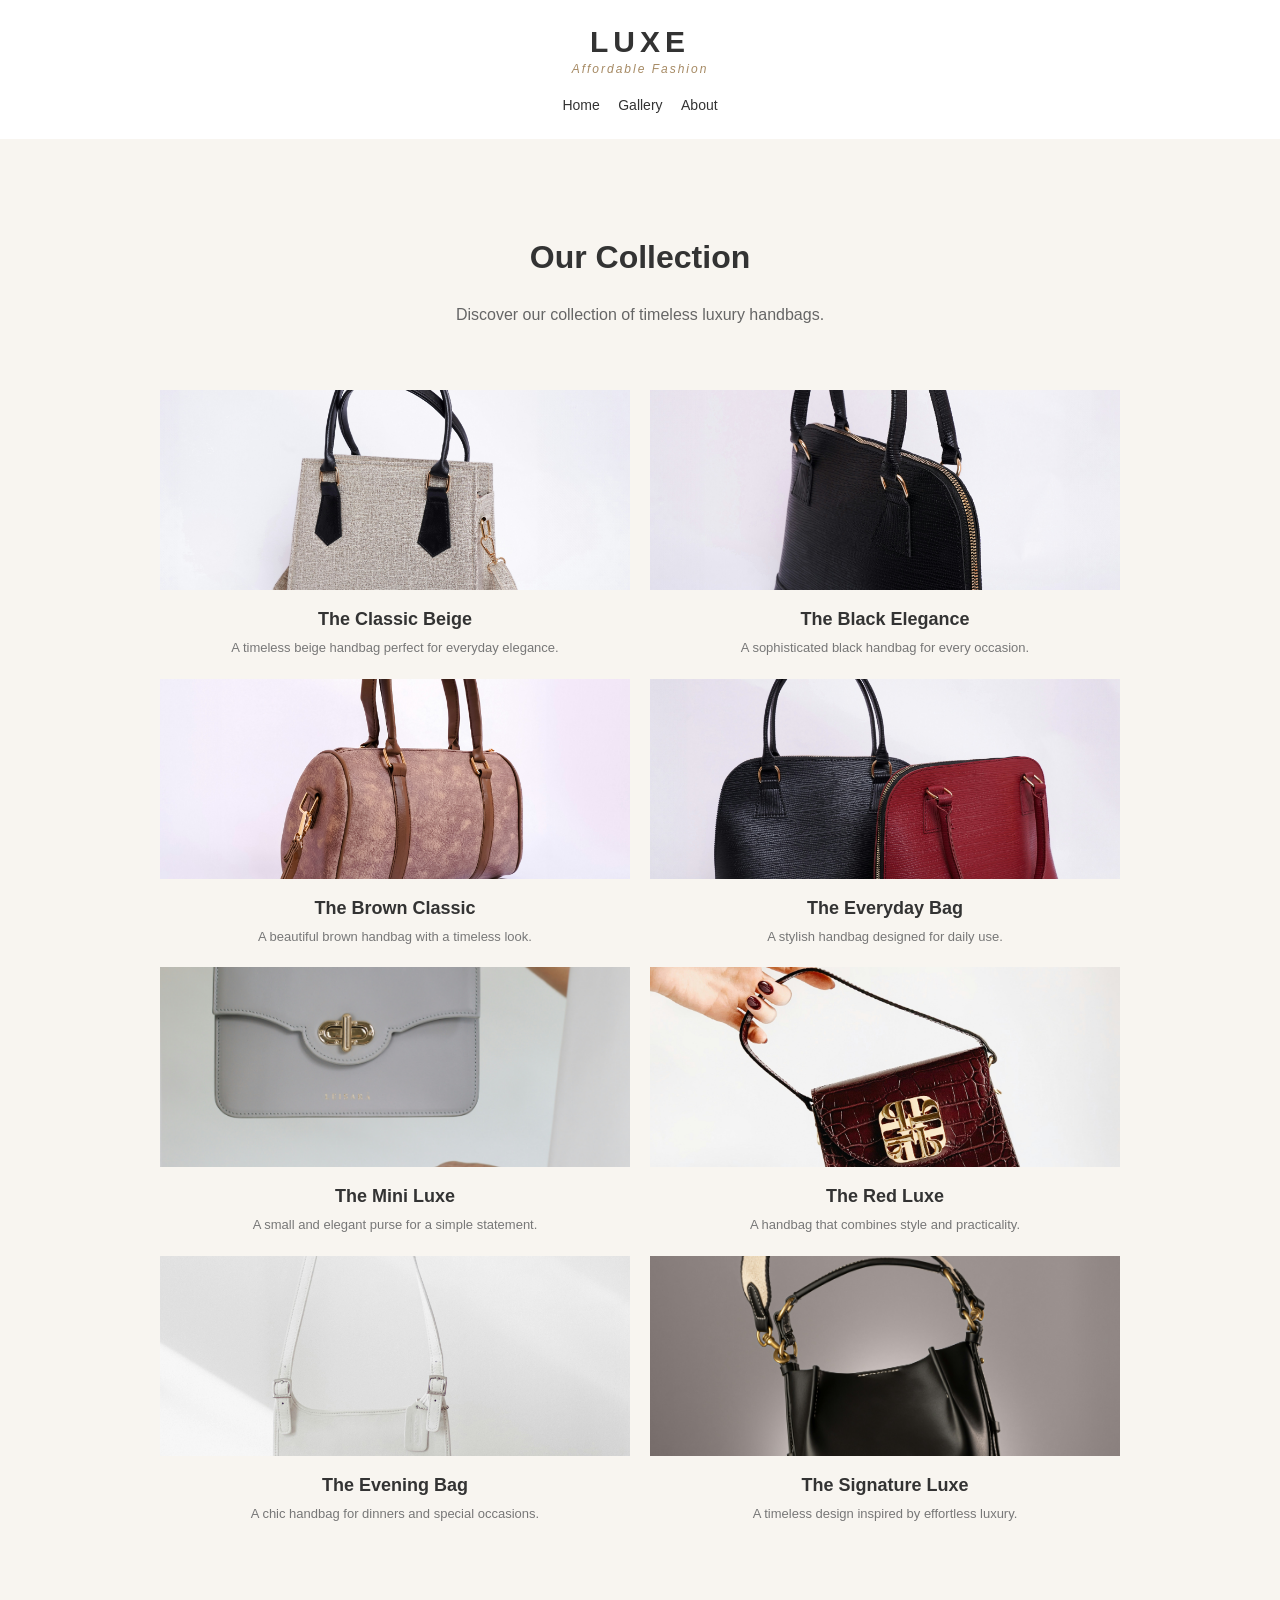
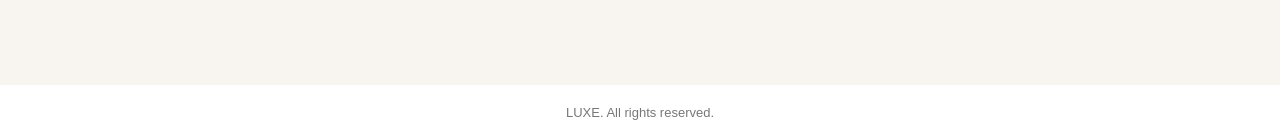
==== gallery.html @ 0ff853d3 "Initial commit" ====
<!DOCTYPE html>
<html lang="en">
<head>
    <meta charset="UTF-8">
    <meta name="viewport" content="width=device-width, initial-scale=1.0">
    <title>LUXE | Collection</title>
    <link rel="stylesheet" href="css/style.css">
    <script src="js/script.js" defer></script>
</head>

<body>

    <header>
       <div class="brand">
    <h1 class="logo">LUXE</h1>
    <p class="tagline">Affordable Fashion</p>
</div>

        <nav>
            <a href="index.html">Home</a>
            <a href="gallery.html">Gallery</a>
            <a href="about.html">About</a>
        </nav>
    </header>

    <main class="simple-page">

        <h2>Our Collection</h2>

        <p>Discover our collection of timeless luxury handbags.</p>

        <section class="collection-images">

            <div class="bag">
                <img src="images/handbag3.jpg" alt="handbag">
                <h3>The Classic Beige</h3>
                <p>A timeless beige handbag perfect for everyday elegance.</p>
            </div>

            <div class="bag">
                <img src="images/handbag4.jpg" alt=" handbag">
                <h3>The Black Elegance</h3>
                <p>A sophisticated black handbag for every occasion.</p>
            </div>

            <div class="bag">
                <img src="images/handbag5.jpg" alt=" handbag">
                <h3>The Brown Classic</h3>
                <p>A beautiful brown handbag with a timeless look.</p>
            </div>


            <div class="bag">
                <img src="images/handbag6.jpg" alt="handbag">
                <h3>The Everyday Bag</h3>
                <p>A stylish handbag designed for daily use.</p>
            </div>

            <div class="bag">
                <img src="images/handbag7.jpg" alt="handbag">
                <h3>The Mini Luxe</h3>
                <p>A small and elegant purse for a simple statement.</p>
            </div>

            <div class="bag">
                <img src="images/handbag8.jpg" alt="handbag">
                <h3>The Red Luxe</h3>
                <p>A handbag that combines style and practicality.</p>
            </div>

            <div class="bag">
                <img src="images/handbag9.jpg" alt="handbag">
                <h3>The Evening Bag</h3>
                <p>A chic handbag for dinners and special occasions.</p>
            </div>

            <div class="bag">
                <img src="images/handbag10.jpg" alt="handbag">
                <h3>The Signature Luxe</h3>
                <p>A timeless design inspired by effortless luxury.</p>
            </div>

        </section>

    </main>

    <footer>
       LUXE. All rights reserved.</p>
    </footer>

</body>
</html>
---- css/style.css ----
* {
    margin: 0;
    padding: 0;
    box-sizing: border-box;
}

body {
    font-family: Helvetica Arial, sans-serif;
    background-color: #f8f5f0;
    color: #333;
}

header {
    background-color: white;
    padding: 25px;
    display: flex;
    justify-content: space-between;
    align-items: center;
}

.logo {
    font-size: 30px;
    letter-spacing: 5px;
}

nav a {
    text-decoration: none;
    color: #333;
    margin-left: 20px;
    font-size: 14px;
}

nav a:hover {
    color: #a68a64;
}


.welcome {
    text-align: center;
    padding: 65px 20px 35px;
}

.welcome h2 {
    font-size: 32px;
    margin-bottom: 15px;
}

.welcome p {
    margin-bottom: 25px;
    color: #666;
}

.button {
    background-color: #333;
    color: white;
    padding: 12px 25px;
    text-decoration: none;
    display: inline-block;
}

.button:hover {
    background-color: #a68a64;
}



.home-images {
    display: flex;
    flex-direction: row;
    justify-content: center;
    align-items: center;
    gap: 20px;
    width: 100%;
    padding: 30px 20px 60px;
}

.home-images img {
    width: 45%;
    height: 400px;
    object-fit: cover;
}

.simple-page {
    text-align: center;
    padding: 100px 20px;
    min-height: 450px;
}

.simple-page h2 {
    font-size: 32px;
    margin-bottom: 25px;
}

.simple-page h3 {
    margin-top: 35px;
    margin-bottom: 10px;
}

.simple-page p {
    color: #666;
    line-height: 1.8;
}


footer {
    text-align: center;
    background-color: white;
    padding: 20px;
    font-size: 13px;
    color: #777;
}



    header {
        flex-direction: column;
        gap: 20px;
    }

    nav a {
        margin: 0 7px;
    }

    .home-images {
        flex-direction: column;
        align-items: center;
    }

    .home-images img {
        width: 90%;
        height: 300px;
    }

.collection-images {
    display: grid;
    grid-template-columns: repeat(3, 1fr);
    gap: 35px 25px;
    max-width: 1000px;
    margin: 40px auto;
    padding: 20px;
}

.bag {
    text-align: center;
}

.bag img {
    width: 100%;
    height: 300px;
    object-fit: cover;
}

.bag h3 {
    margin-top: 15px;
    margin-bottom: 8px;
    font-size: 18px;
}

.bag p {
    color: #777;
    font-size: 13px;
    line-height: 1.6;
}


 
    .collection-images {
        grid-template-columns: repeat(2, 1fr);
        gap: 20px;
    }

    .bag img {
        height: 200px;
    }
.brand {
    display: flex;
    flex-direction: column;
    align-items: center;
}

.logo {
    font-size: 30px;
    letter-spacing: 5px;
    margin: 0;
}

.tagline {
    font-size: 12px;
    font-style: italic;
    letter-spacing: 2px;
    color: #a68a64;
    margin-top: 3px;
}
.about-content img {
    width: 550px;
    height: 300px;
    object-fit: cover;}
    .location-section {
    text-align: center;
    padding: 50px 20px;
}

.location-section h2 {
    font-size: 28px;
    margin-bottom: 15px;
}

.location-section p {
    color: #777;
    margin-bottom: 25px;
}

.map-container {
    max-width: 850px;
    margin: 0 auto;
}

.map-container iframe {
    width: 100%;
    height: 350px;
    border: 0;
}

.accordion-section {
    max-width: 850px;
    margin: 50px auto;
    padding: 30px 20px;
    text-align: center;
}

.accordion-section h2 {
    font-size: 28px;
    margin-bottom: 12px;
}

.accordion-section > p {
    color: #777;
    margin-bottom: 30px;
}

.accordion-item {
    background-color: white;
    border: 1px solid #e5ddd2;
    margin-bottom: 15px;
    text-align: left;
}


.accordion-item summary {
    padding: 20px;
    cursor: pointer;
    font-size: 16px;
    font-weight: bold;
    color: #333;
    list-style: none;
}

.accordion-item summary::after {
    content: "+";
    float: right;
    color: #a68a64;
    font-size: 20px;
}

.accordion-item[open] summary::after {
    content: "−";
}

.accordion-item summary:hover {
    color: #a68a64;
}

.accordion-content {
    padding: 20px;
    border-top: 1px solid #eee;
}

.accordion-content p {
    color: #666;
    line-height: 1.8;
    margin-bottom: 15px;
}

.accordion-content iframe {
    width: 100%;
    border: none;
}

.accordion-content a {
    color: #a68a64;
    text-decoration: none;
}

.accordion-content h3 {
    margin-bottom: 15px;
}

/* MOBILE */

@media (max-width: 600px) {
    .accordion-section {
        padding: 20px 12px;
    }

    .accordion-content iframe {
        height: 250px;
    }
}
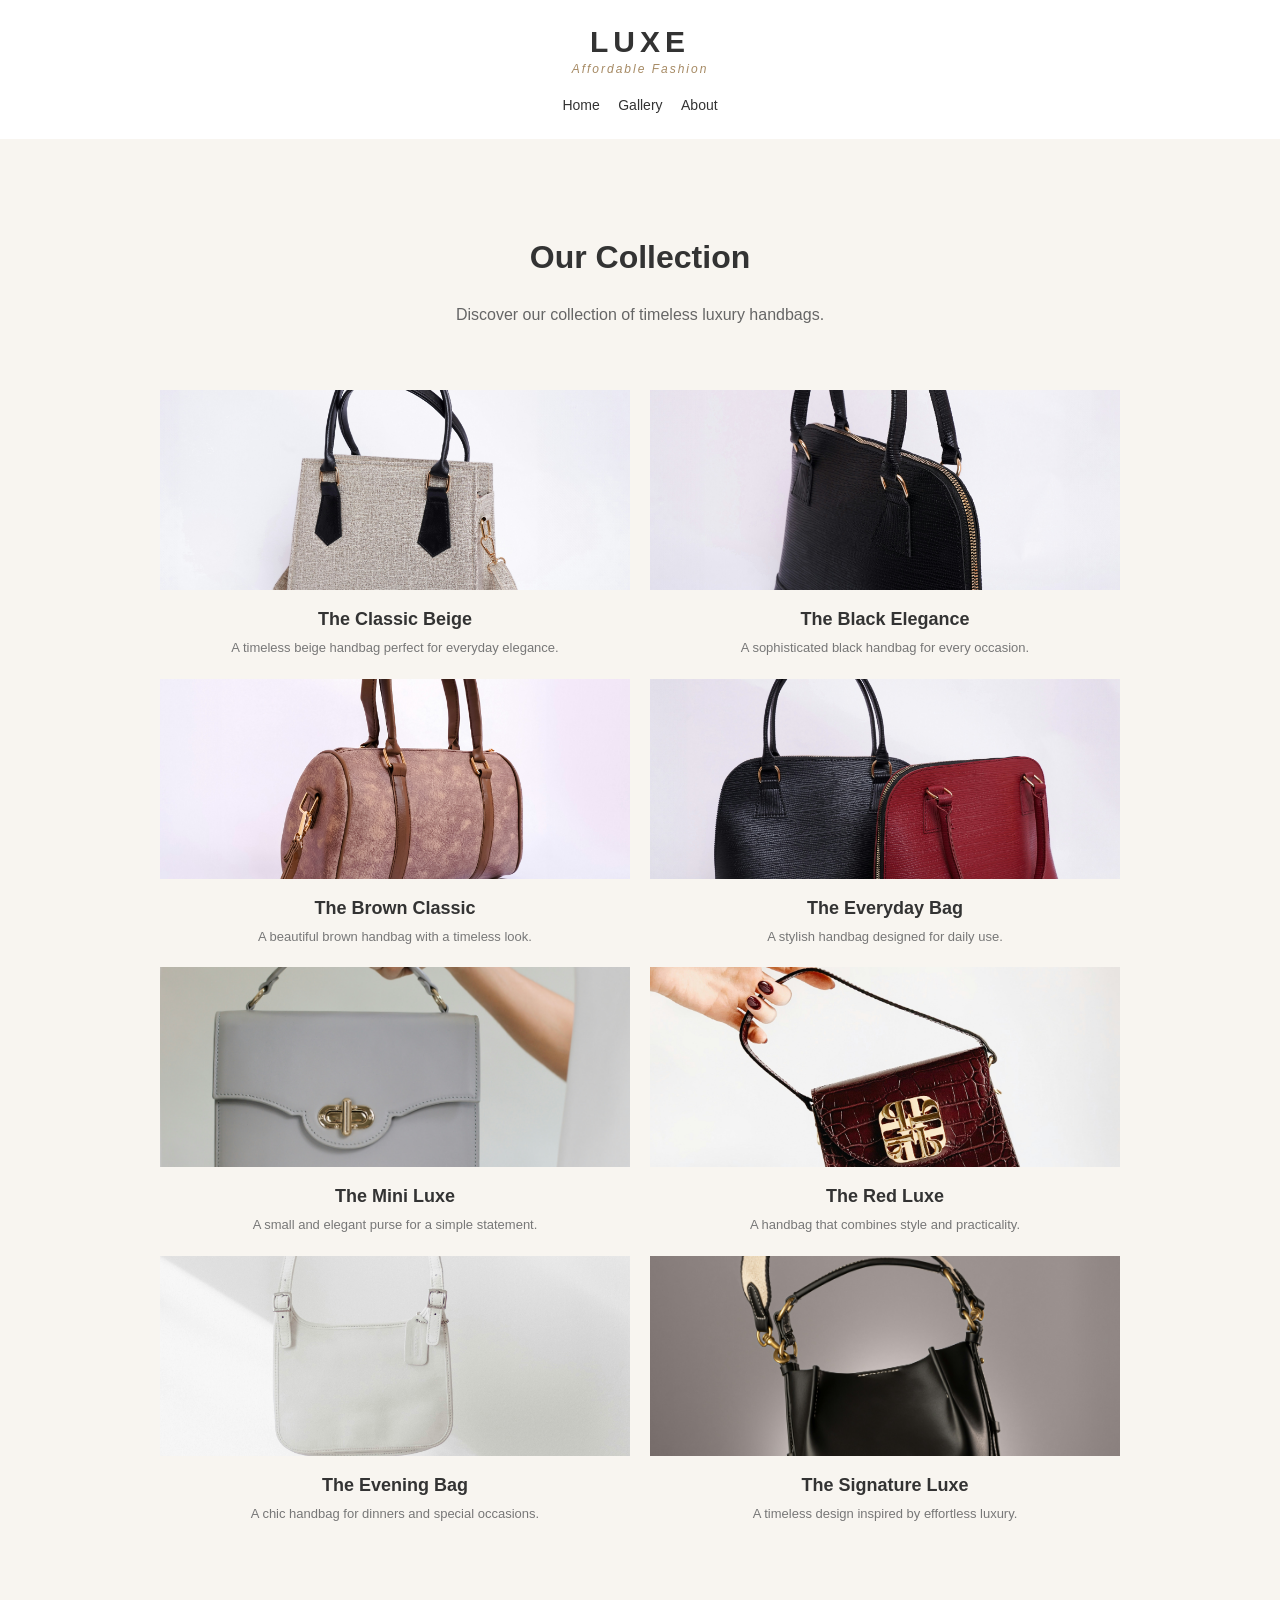
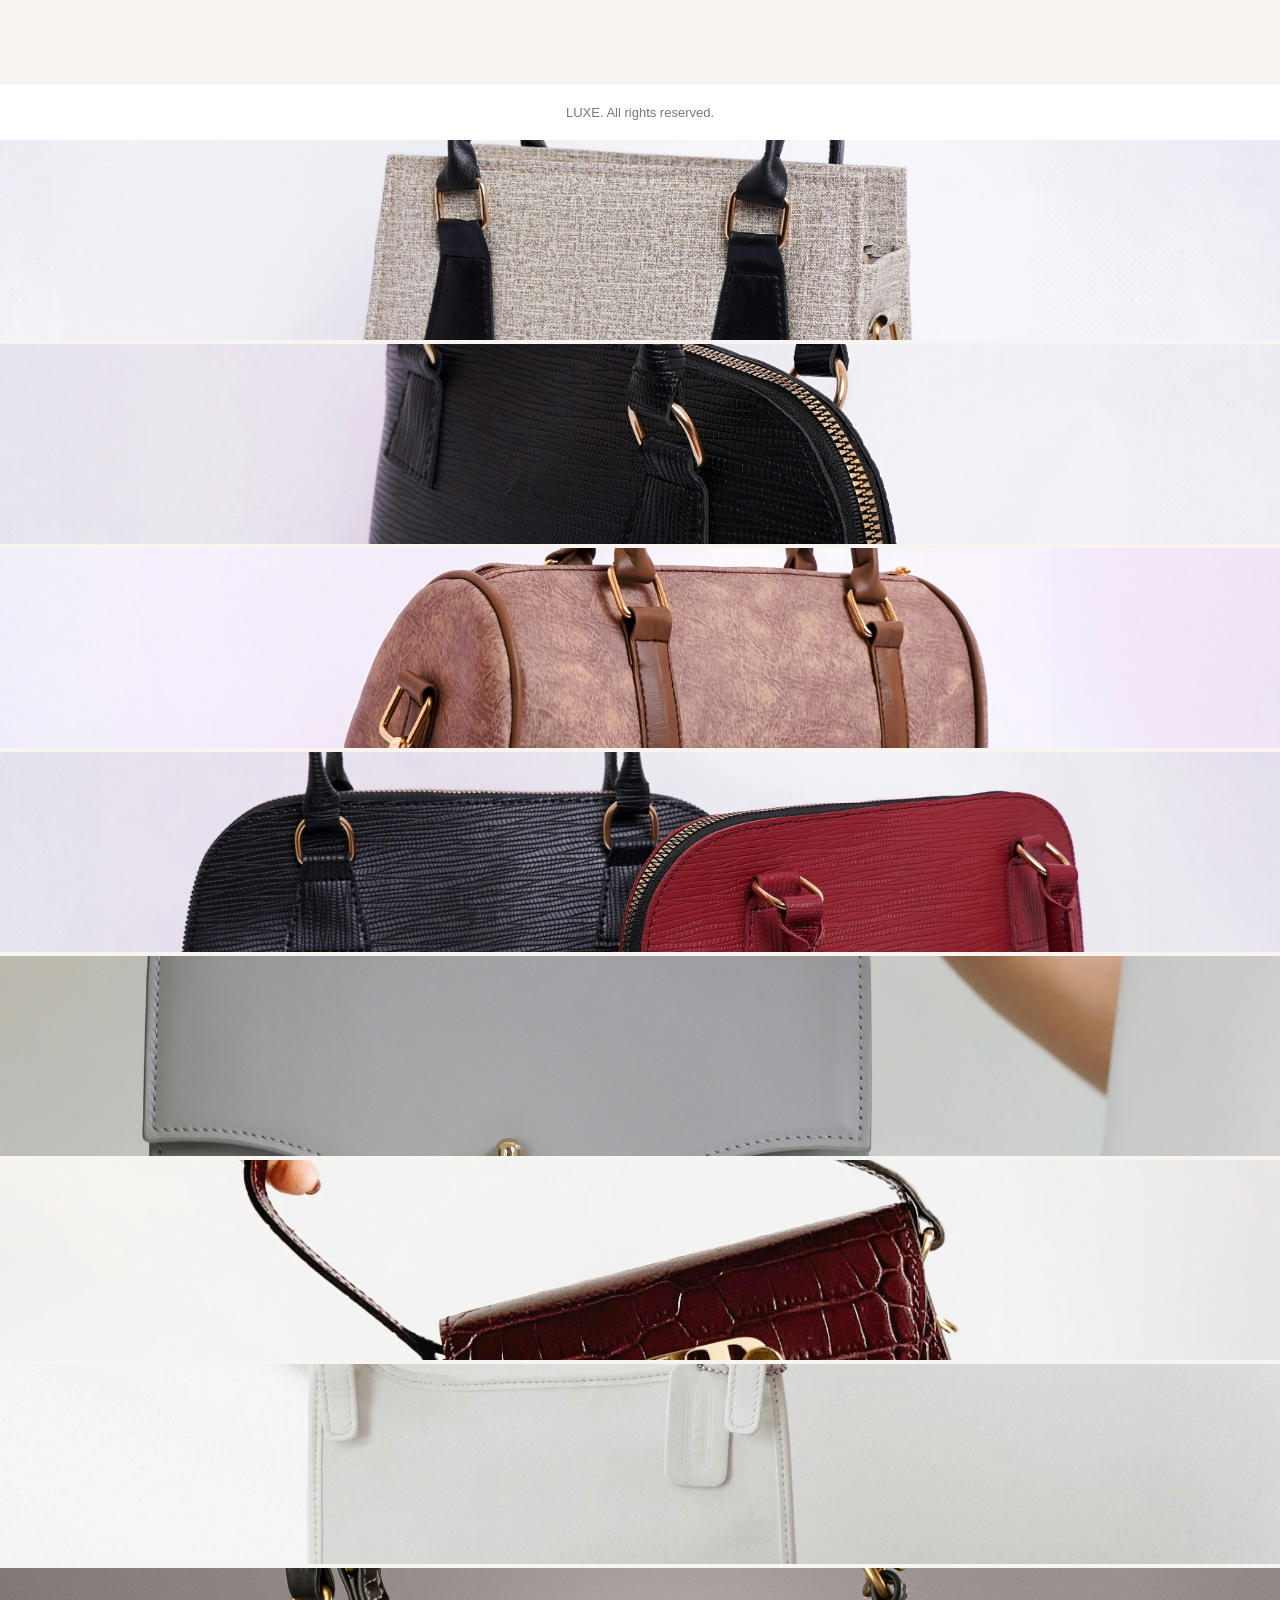
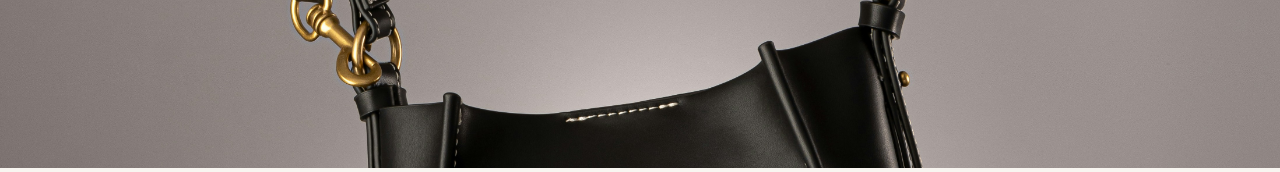
==== commit 4e5ad4a5: "ok" ====
--- a/gallery.html
+++ b/gallery.html
@@ -91,3 +91,13 @@
 
 </body>
 </html>
+<div class="bag">
+  <img src="images/handbag3.jpg" class="clickable-photo" alt="Photo 1">
+  <img src="images/handbag4.jpg" class="clickable-photo" alt="Photo 2">
+  <img src="images/handbag5.jpg" class="clickable-photo" alt="Photo 3">
+  <img src="images/handbag6.jpg" class="clickable-photo" alt="Photo 4">
+  <img src="images/handbag7.jpg" class="clickable-photo" alt="Photo 5">
+  <img src="images/handbag8.jpg" class="clickable-photo" alt="Photo 6">
+  <img src="images/handbag9.jpg" class="clickable-photo" alt="Photo 7">
+  <img src="images/handbag10.jpg" class="clickable-photo" alt="Photo 8">
+</div>
--- a/css/style.css
+++ b/css/style.css
@@ -297,7 +297,6 @@
     margin-bottom: 15px;
 }
 
-/* MOBILE */
 
 @media (max-width: 600px) {
     .accordion-section {
@@ -308,3 +307,23 @@
         height: 250px;
     }
 }
+.photo-gallery {
+  display: grid;
+  grid-template-columns: repeat(4, 1fr);
+  gap: 20px;
+}
+
+clickable-photo {
+  width: 100%;
+  border-radius: 12px;
+  cursor: pointer;
+  transition: all 0.3s ease;
+}
+
+clickable-photo:hover {
+  box-shadow:
+    0 0 10px #000000,
+    0 0 20px #030303,
+    0 0 35px #000000;
+  transform: scale(1.04);
+}
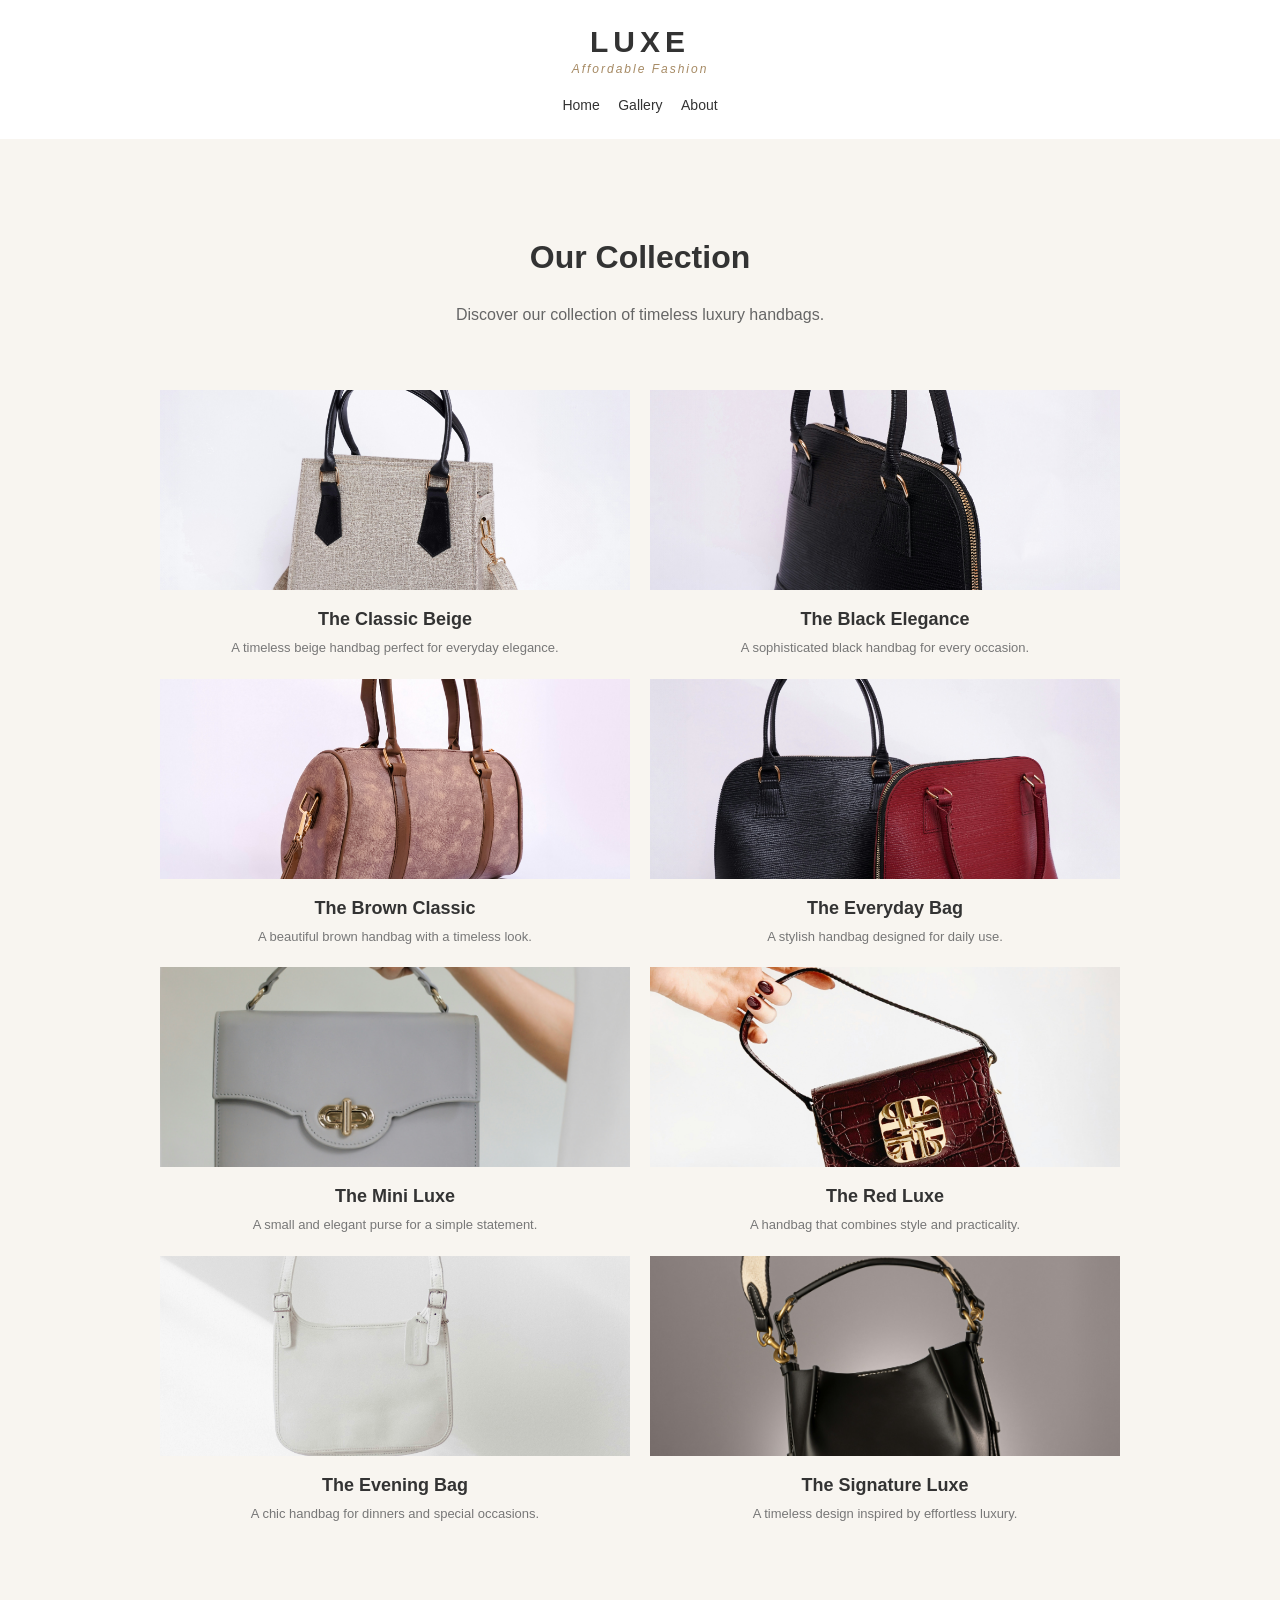
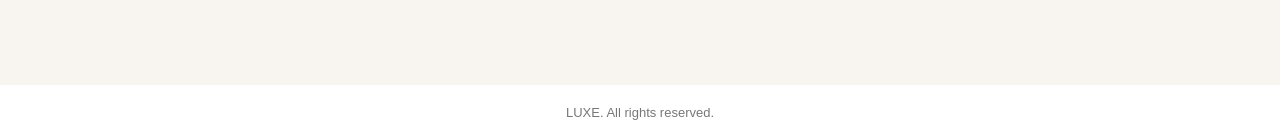
==== commit 89502222: "ok" ====
--- a/gallery.html
+++ b/gallery.html
@@ -88,16 +88,3 @@
     <footer>
        LUXE. All rights reserved.</p>
     </footer>
-
-</body>
-</html>
-<div class="bag">
-  <img src="images/handbag3.jpg" class="clickable-photo" alt="Photo 1">
-  <img src="images/handbag4.jpg" class="clickable-photo" alt="Photo 2">
-  <img src="images/handbag5.jpg" class="clickable-photo" alt="Photo 3">
-  <img src="images/handbag6.jpg" class="clickable-photo" alt="Photo 4">
-  <img src="images/handbag7.jpg" class="clickable-photo" alt="Photo 5">
-  <img src="images/handbag8.jpg" class="clickable-photo" alt="Photo 6">
-  <img src="images/handbag9.jpg" class="clickable-photo" alt="Photo 7">
-  <img src="images/handbag10.jpg" class="clickable-photo" alt="Photo 8">
-</div>
